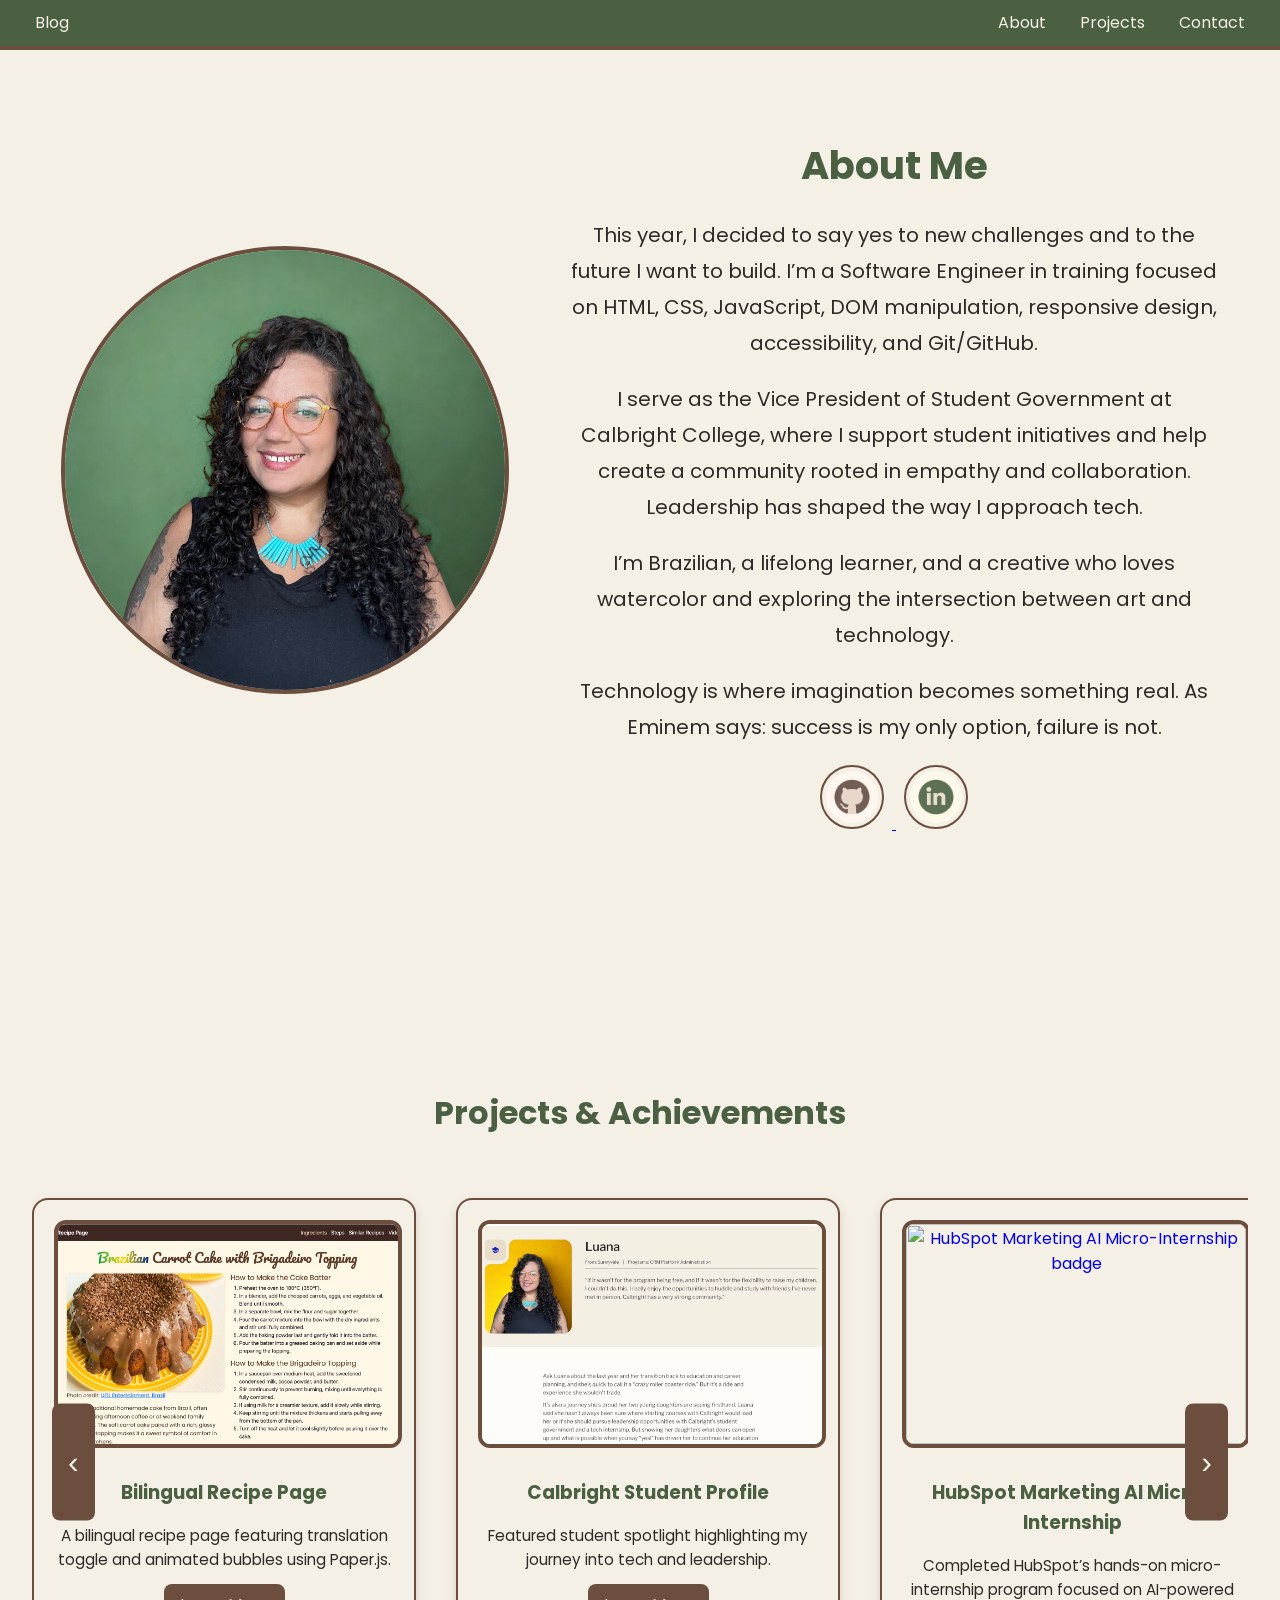
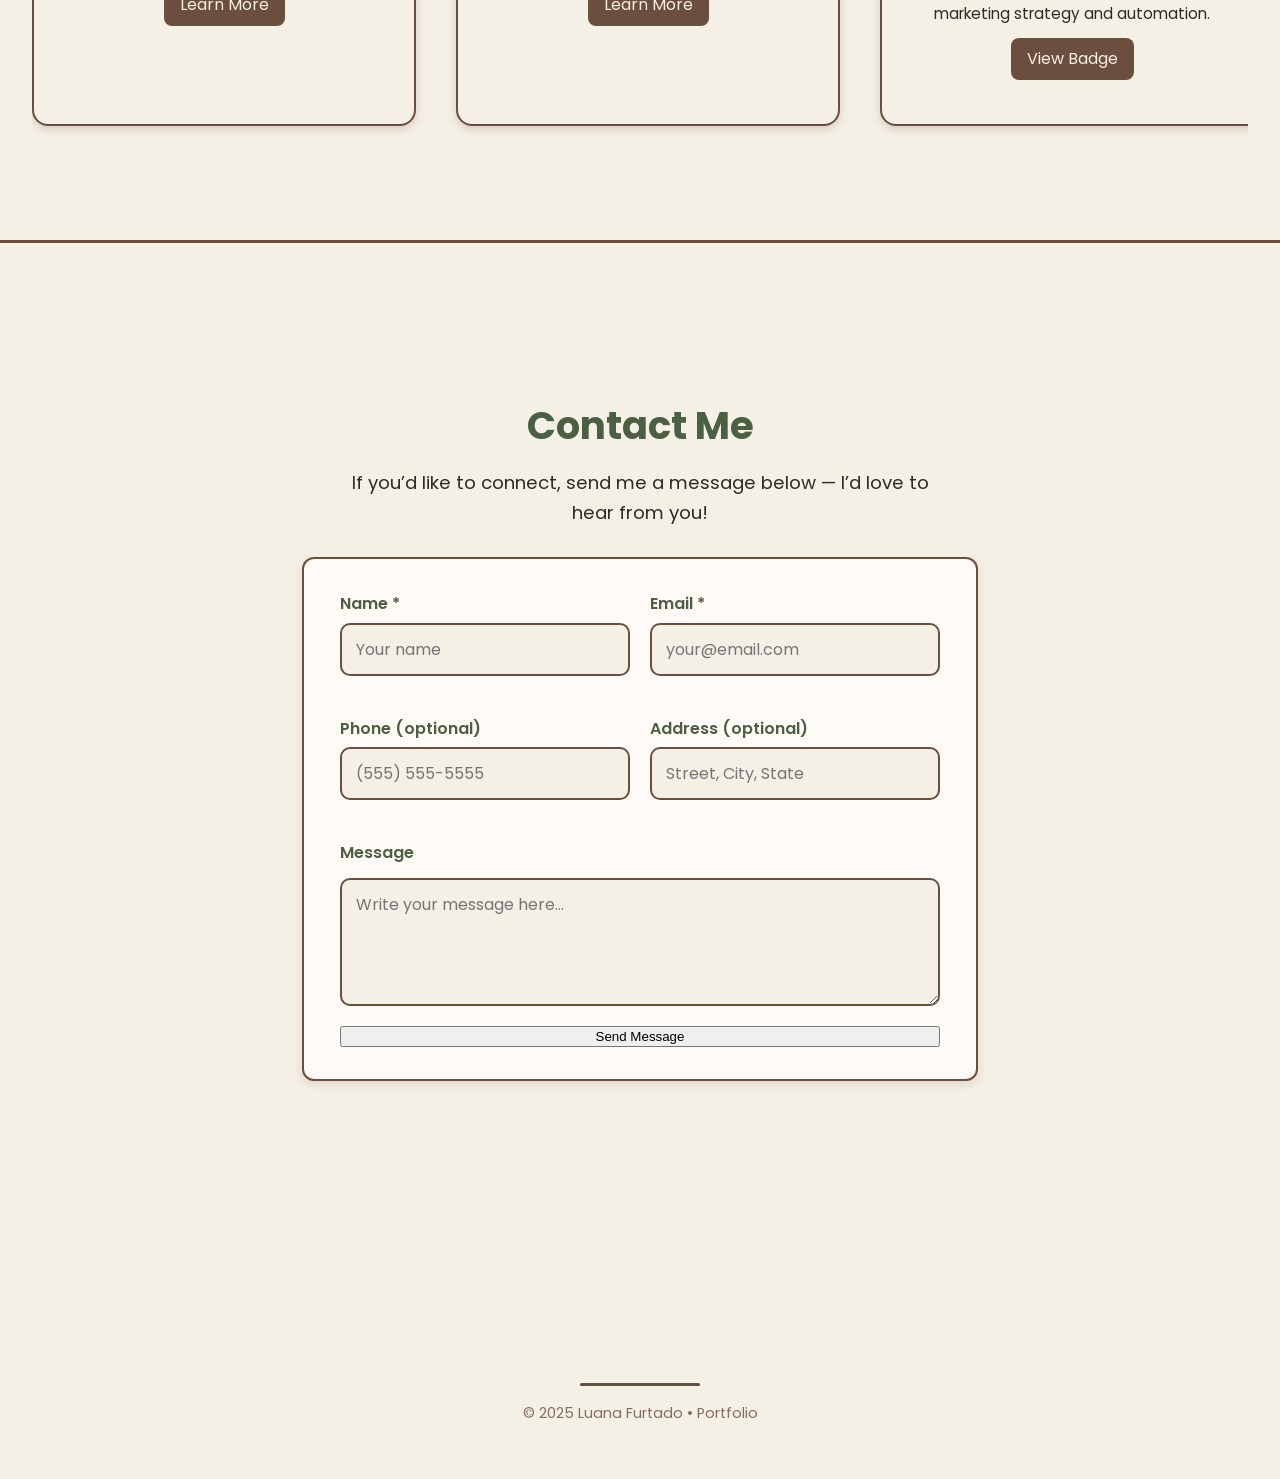
==== portfolio-project/index.html @ 89f58ccd "added aria label to the buttons" ====
<head>
  <meta charset="UTF-8" />
  <meta name="viewport" content="width=device-width, initial-scale=1.0" />

  <!-- Basic SEO: description and my information -->
  <meta name="description" content="Portfolio of Luana Furtado — Software Engineer in Training, creator, developer, and lifelong learner." />
  <meta name="author" content="Luana Furtado" />

  <!-- Open Graph tags (used by Facebook, Instagram, LinkedIn, WhatsApp, etc.)  -->
  <meta property="og:title" content="Luana Furtado | Portfolio" />
  <meta property="og:description" content="Explore projects, highlights, and achievements from Luana Furtado — Software Engineer in Training." />
  <meta property="og:type" content="website" />
  <meta property="og:site_name" content="Luana Furtado Portfolio" />
  <meta property="og:url" content="https://LuaFurtado.github.io/" />
  <meta property="og:image" content="profile.jpg" />
  <meta property="og:locale" content="en_US" />

  <!-- Twitter Cards -->
  <meta name="twitter:card" content="summary_large_image" />
  <meta name="twitter:title" content="Luana Furtado Portfolio" />
  <meta name="twitter:description" content="Software Engineer in Training — projects, coding journey, and highlights." />
  <meta name="twitter:image" content="profile.jpg" />

  <!-- Google Analytics (my real ID: G-EBLYJP7X3D) -->
  <script async src="https://www.googletagmanager.com/gtag/js?id=G-EBLYJP7X3D"></script>
  <script>
    window.dataLayer = window.dataLayer || [];
    function gtag(){dataLayer.push(arguments);}
    gtag('js', new Date());
    gtag('config', 'G-EBLYJP7X3D');
  </script>

  <!-- fonts and CSS files -->
  <link href="https://fonts.googleapis.com/css2?family=Dancing+Script:wght@400;600&display=swap" rel="stylesheet">
  <link href="https://fonts.googleapis.com/css2?family=Poppins:wght@300;400;600&display=swap" rel="stylesheet">

  <link rel="stylesheet" href="styles.css">
  <link rel="stylesheet" href="css/media_queries.css">

  <title>Luana Furtado - Portfolio Page</title>
</head>


<body>

  <!-- navbar -->
<header class="navbar">
  <nav class="nav-links">
    <div class="nav-left">
      <a href="blog.html">Blog</a>
    </div>

    <div class="nav-right">
      <a href="#about">About</a>
      <a href="#projects">Projects</a>
      <a href="#contact">Contact</a>
    </div>
  </nav>
</header>

<main>

  <!-- about section -->
  <section id="about" aria-labelledby="about-title">
    <div class="about-container">

      <!-- profile picture -->
      <img src="profile.jpg" alt="Photo of Luana Furtado smiling" class="profile-photo">

      <!-- about text -->
      <div class="about-text">
        <h2 id="about-title" class="animated-title" aria-level="2">About Me</h2>

        <p class="animated-text">
          This year, I decided to say yes to new challenges and to the future I want to build. 
          I’m a Software Engineer in training focused on HTML, CSS, JavaScript, DOM manipulation, 
          responsive design, accessibility, and Git/GitHub.
        </p>

        <p class="animated-text">
          I serve as the Vice President of Student Government at Calbright College, where I support 
          student initiatives and help create a community rooted in empathy and collaboration. Leadership 
          has shaped the way I approach tech.
        </p>

        <p class="animated-text">
          I’m Brazilian, a lifelong learner, and a creative who loves watercolor and exploring the 
          intersection between art and technology.
        </p>

        <p class="animated-text">
          Technology is where imagination becomes something real. As Eminem says: success is my only 
          option, failure is not.
        </p>

        <!-- social icons -->
        <div class="social-media">
          <a href="https://github.com/LuaFurtado" target="_blank">
            <img src="github.png" alt="GitHub logo">
          </a>
          <a href="https://www.linkedin.com/in/luafurtado/" target="_blank">
            <img src="in.png" alt="LinkedIn logo">
          </a>
        </div>
      </div>
    </div>
  </section>

  <!-- projects -->
  <section id="projects" aria-labelledby="projects-title">
    <h2 id="projects-title" class="section-title animated-title" aria-level="2">Projects & Achievements</h2>

    <div class="carousel-wrapper">

      <!-- BUTTON -->
      <button class="carousel-btn left" aria-label="Scroll projects left">‹</button>

      <ul class="projects-carousel">

        <!-- PROJECT 1 -->
        <li class="project-card">
          <img src="thumbnail recipe page.png"
               alt="Screenshot of my bilingual recipe page showing the Brazilian carrot cake layout"
               class="project-image">
          <div class="project-info">
            <h3 aria-level="3">Bilingual Recipe Page</h3>
            <p>A bilingual recipe page featuring translation toggle and animated bubbles using Paper.js.</p>
            <a href="https://luafurtado.github.io/Recipe-Page/"
               class="project-link"
               target="_blank"
               rel="noopener noreferrer">Learn More</a>
          </div>
        </li>

        <!-- PROJECT 2 -->
        <li class="project-card">
          <img src="Meet Luana .jpg" alt="Profile photo preview from Calbright College website" class="project-image">
          <div class="project-info">
            <h3 aria-level="3">Calbright Student Profile</h3>
            <p>Featured student spotlight highlighting my journey into tech and leadership.</p>
            <a href="https://www.calbright.edu/student-life/students/luana/"
               class="project-link"
               target="_blank"
               rel="noopener noreferrer">Learn More</a>
          </div>
        </li>

        <!-- PROJECT 3 -->
      <li class="project-card">
        <a href="https://app-na2.hubspot.com/academy/achievements/xr1vpnny/en/1/luana-furtado/hubspot-marketing-ai-micro-internship-program" target="_blank" rel="noopener noreferrer">
          <img src="https://hubspot-credentials-na1.s3.amazonaws.com/prod/badges/user/ff562389a1e34044815a11fbd4a99aa0.png" alt="HubSpot Marketing AI Micro-Internship badge" class="project-image">
        </a>
        <div class="project-info">
          <h3 aria-level="3">HubSpot Marketing AI Micro-Internship</h3>
          <p>Completed HubSpot’s hands-on micro-internship program focused on AI-powered marketing strategy and automation.</p>
          <a href="https://app-na2.hubspot.com/academy/achievements/xr1vpnny/en/1/luana-furtado/hubspot-marketing-ai-micro-internship-program" class="project-link" target="_blank" rel="noopener noreferrer">View Badge</a>
        </div>
      </li>

<!-- PROJECT 4 -->
<li class="project-card">
  <a href="https://verify.calbright.org/8f12a49b-0560-4ab7-bfdf-18ea209819cd#acc.ou6MRqHB" target="_blank" rel="noopener noreferrer">
    <img src="CRM badge.png" alt="Calbright College CRM Platform Administration Certification" class="project-image">
  </a>
  <div class="project-info">
    <h3 aria-level="3">Calbright CRM Platform Administration Certification</h3>
    <p>Earned Calbright College’s credential in CRM Platform Administration with hands-on experience using Salesforce and customer relationship tools.</p>
    <a href="https://verify.calbright.org/8f12a49b-0560-4ab7-bfdf-18ea209819cd#acc.ou6MRqHB" class="project-link" target="_blank" rel="noopener noreferrer">View Certification</a>
  </div>
</li>


<!-- PROJECT 5 -->
<li class="project-card">
  <img src="Luana award.png" 
       alt="Collaboration Award certificate" 
       class="project-image award-thumbnail">

  <div class="project-info">
    <h3 aria-level="3">Collaboration Award</h3>
    <p>Calbright College — Recognition for outstanding collaboration.</p>
    <a href="Luana award.png" 
       target="_blank" 
       rel="noopener noreferrer" 
       class="project-link">
      View Full Size
    </a>
  </div>
</li>



<!-- PROJECT 6 -->
<li class="project-card">
  <img src="project6.png" alt="Project 6 preview" class="project-image">
  <div class="project-info">
    <h3 aria-level="3">Project 6</h3>
    <p>Description for project 6.</p>
    <a href="#" class="project-link" target="_blank" rel="noopener noreferrer">Learn More</a>
  </div>
</li>

<!-- PROJECT 7 -->
<li class="project-card">
  <img src="project7.png" alt="Project 7 preview" class="project-image">
  <div class="project-info">
    <h3 aria-level="3">Project 7</h3>
    <p>Description for project 7.</p>
    <a href="#" class="project-link" target="_blank" rel="noopener noreferrer">Learn More</a>
  </div>
</li>

      </ul>

      <!-- BUTTON -->
      <button class="carousel-btn right" aria-label="Scroll projects right">›</button>

    </div>
  </section>

  <section class="contact-section" id="contact" aria-labelledby="contact-title">
  <h2 id="contact-title" class="animated-title" aria-level="2">Contact Me</h2>

  <p class="animated-text">
    If you’d like to connect, send me a message below — I’d love to hear from you!
  </p>

  <form class="contact-form" action="#" method="post">

    <div class="two-cols">
      <div>
        <label for="name">Name <span class="required">*</span></label>
        <input type="text" id="name" name="name" required placeholder="Your name">
      </div>

      <div>
        <label for="email">Email <span class="required">*</span></label>
        <input type="email" id="email" name="email" required placeholder="your@email.com">
      </div>
    </div>

    <div class="two-cols">
      <div>
        <label for="phone">Phone (optional)</label>
        <input type="tel" id="phone" name="phone" placeholder="(555) 555-5555">
      </div>

      <div>
        <label for="address">Address (optional)</label>
        <input type="text" id="address" name="address" placeholder="Street, City, State">
      </div>
    </div>

    <label for="message">Message</label>
    <textarea id="message" name="message" rows="4" placeholder="Write your message here..."></textarea>

    <button type="submit">Send Message</button>

  </form>
</section>
</main>

  <!-- footer -->
  <footer class="site-footer">
    <div class="footer-line"></div>
    <p>© 2025 Luana Furtado • Portfolio</p>
  </footer>

  <script src="script.js"></script>
  

</body>
</html>
---- portfolio-project/styles.css ----
/* -----------------------------------------
   COLORS
----------------------------------------- */
:root {
  --green-moss: #4b6043;
  --blush-pink: #d6a7a1;
  --warm-brown: #6b4e3d;
  --soft-beige: #f5f0e6;
  --text-dark: #2e2a27;
}

/* -----------------------------------------
   BASE
----------------------------------------- */
html {
  scroll-behavior: smooth;
}

body {
  margin: 0;
  padding: 0;
  height: 100vh;
  overflow-y: scroll;
  scroll-snap-type: y mandatory;
  background-color: var(--soft-beige);
  color: var(--text-dark);
  font-family: 'Poppins', 'Helvetica', sans-serif;
  line-height: 1.6;
}

/* Layout */
section {
  height: 100vh;
  scroll-snap-align: start;
  display: flex;
  align-items: center;
  justify-content: center;
  flex-direction: column;
  padding: 20px;
}

/* -----------------------------------------
   NAVBAR
----------------------------------------- */
.navbar {
  position: fixed;
  top: 0;
  left: 0;
  width: 100%;
  display: flex;
  justify-content: flex-end;
  align-items: center;
  padding: 10px 20px;
  background: var(--green-moss);
  border-bottom: 4px solid var(--warm-brown);
  z-index: 1000;
  box-sizing: border-box;
}

.nav-links {
  display: flex;
  justify-content: space-between;
  align-items: center;
  width: 100%;
}

.nav-left a,
.nav-right a {
  text-decoration: none;
  color: var(--soft-beige);
  margin: 0 15px;
  font-weight: 400;
}

.nav-links a:hover {
  color: var(--blush-pink);
}

/* -----------------------------------------
   HEADER
----------------------------------------- */
header {
  text-align: center;
  padding: 60px 20px 30px;
}

.site-title {
  color: var(--green-moss);
  font-size: 3rem;
  text-align: center;
  margin-bottom: 10px;
}

/* -----------------------------------------
   ABOUT SECTION
----------------------------------------- */
.about-container {
  display: flex;
  align-items: center;
  justify-content: center;
  gap: 60px;
  max-width: 1200px;
  margin: 100px auto;
  padding: 40px 20px;
}

.profile-photo {
  width: 440px;
  height: 440px;
  border-radius: 50%;
  border: 4px solid var(--warm-brown);
  transition: transform 0.3s ease, box-shadow 0.3s ease;
}

.about-text {
  max-width: 650px;
  text-align: center;
}

.about-text h2 {
  color: var(--green-moss);
  margin-bottom: 20px;
  font-size: 2.4rem;
}

.about-text p {
  color: var(--text-dark);
  line-height: 1.8;
  font-size: 1.25rem;
}

/* Hover */
.about-text:hover {
  transform: scale(1.03);
  transition: transform 0.25s ease;
}

.profile-photo:hover {
  transform: scale(1.05);
  box-shadow: 0 4px 10px rgba(0,0,0,0.2);
}

/* -----------------------------------------
   PROJECTS SECTION
----------------------------------------- */
#projects {
  height: 100vh;
  scroll-snap-align: start;
  display: flex;
  flex-direction: column;
  align-items: center;
  justify-content: flex-start;
  padding-top: 120px;
  box-sizing: border-box;
}

.section-title {
  text-align: center;
  color: var(--green-moss);
  margin-bottom: 20px;
  font-size: 2rem;
}

.carousel-wrapper {
  position: relative;
  width: 100%;
  max-width: 95vw;
  margin: 0 auto;
}

.projects-carousel {
  display: flex;
  flex-wrap: nowrap;
  gap: 40px;
  overflow-x: auto;
  overflow-y: hidden;
  scroll-snap-type: x mandatory;
  width: 100%;
  max-width: 1400px;
  margin: 0 auto;
  padding: 40px 0;
  box-sizing: border-box;
  scroll-behavior: smooth;
}

.projects-carousel::-webkit-scrollbar {
  display: none;
}

.carousel-btn {
  position: absolute;
  top: 50%;
  transform: translateY(-50%);
  background: var(--warm-brown);
  color: var(--soft-beige);
  border: none;
  padding: 40px 16px;
  font-size: 2rem;
  border-radius: 8px;
  cursor: pointer;
  z-index: 20;
  transition: background 0.2s ease;
}

.carousel-btn.left {
  left: 20px;
}

.carousel-btn.right {
  right: 20px;
}

.carousel-btn:hover {
  background: var(--green-moss);
}

.project-card {
  list-style: none;
  background-color: var(--soft-beige);
  border: 2px solid var(--warm-brown);
  border-radius: 16px;
  box-shadow: 0 4px 10px rgba(107, 78, 61, 0.2);
  text-align: center;
  width: 340px;
  min-width: 340px;
  padding: 20px;
  scroll-snap-align: center;
  transition: transform 0.3s ease;
}

.project-card:hover {
  transform: scale(1.03);
}

.project-image {
  width: 100%;
  height: 220px;
  object-fit: cover;
  border: 4px solid var(--warm-brown);
  border-radius: 12px;
  margin-bottom: 12px;
}

.project-info h3 {
  color: var(--green-moss);
  margin-bottom: 8px;
}

.project-info p {
  font-size: 0.95rem;
  color: var(--text-dark);
  margin-bottom: 12px;
}

.project-link {
  display: inline-block;
  background-color: var(--warm-brown);
  color: var(--soft-beige);
  padding: 8px 16px;
  border-radius: 8px;
  text-decoration: none;
  transition: background-color 0.2s ease;
}

.project-link:hover {
  background-color: var(--green-moss);
}

.social-media img {
  width: 52px;
  height: 52px;
  border-radius: 50%;
  margin: 0 8px;
  border: 2px solid var(--warm-brown);
  padding: 4px;
  transition: transform 0.2s ease;
}

.social-media img:hover {
  transform: scale(1.1);
}

/* -----------------------------------------
   CONTACT SECTION
----------------------------------------- */
.contact-section {
  height: 100vh;
  display: flex;
  flex-direction: column;
  justify-content: flex-start;
  align-items: center;
  padding-top: 120px;
  padding-left: 20px;
  padding-right: 20px;
  background-color: var(--soft-beige);
  text-align: center;
  border-top: 3px solid var(--warm-brown);
}

.contact-section h2 {
  color: var(--green-moss);
  font-size: 2.4rem;
  margin-bottom: 12px;
}

.contact-section p {
  max-width: 600px;
  margin: 0 auto 30px;
  color: var(--text-dark);
  font-size: 1.15rem;
  line-height: 1.6;
}

.contact-form {
  width: 100%;
  max-width: 600px;
  margin: 0 auto;
  display: flex;
  flex-direction: column;
  text-align: left;
  background-color: #fffaf5;
  border: 2px solid var(--warm-brown);
  border-radius: 12px;
  padding: 32px 36px;
  box-shadow: 0 4px 10px rgba(107, 78, 61, 0.15);
}

.contact-form label {
  text-align: left;
  margin-bottom: 6px;
  font-weight: 600;
  color: var(--green-moss);
}

.two-cols {
  display: flex;
  gap: 20px;
  width: 100%;
  margin-bottom: 20px;
}

.two-cols > div {
  flex: 1;
  display: flex;
  flex-direction: column;
}

.contact-form input,
.contact-form textarea {
  width: 100%;
  padding: 12px 14px;
  margin-bottom: 20px;
  border: 2px solid var(--warm-brown);
  border-radius: 10px;
  font-family: 'Poppins', sans-serif;
  font-size: 1rem;
  background-color: var(--soft-beige);
  box-sizing: border-box;
  transition: border-color 0.2s ease, box-shadow 0.2s ease;
}

.contact-form textarea {
  margin-top: 6px;
}

.contact-form:hover {
  transform: scale(1.03);
  transition: transform 0.25s ease;
}

.contact-form input:focus,
.contact-form textarea:focus {
  outline: none;
  border-color: var(--green-moss);
}

/* -----------------------------------------
   FOOTER
----------------------------------------- */
.site-footer {
  width: 100%;
  text-align: center;
  padding: 40px 0;
  margin-top: 60px;
  scroll-snap-align: end;
}

.footer-line {
  width: 120px;
  height: 3px;
  background-color: var(--warm-brown);
  margin: 0 auto 16px auto;
  border-radius: 2px;
}

.site-footer p {
  font-size: 0.9rem;
  color: var(--warm-brown);
  opacity: 0.8;
}

/* -----------------------------------------
   ANIMATIONS
----------------------------------------- */
.animated-title,
.animated-text {
  opacity: 1;
  transform: translateX(0);
}

.run-slide-in {
  animation: slide-in 1.4s ease forwards;
}

@keyframes slide-in {
  from {
    transform: translateX(150vw);
    opacity: 0;
  }
  to {
    transform: translateX(0);
    opacity: 1;
  }
}
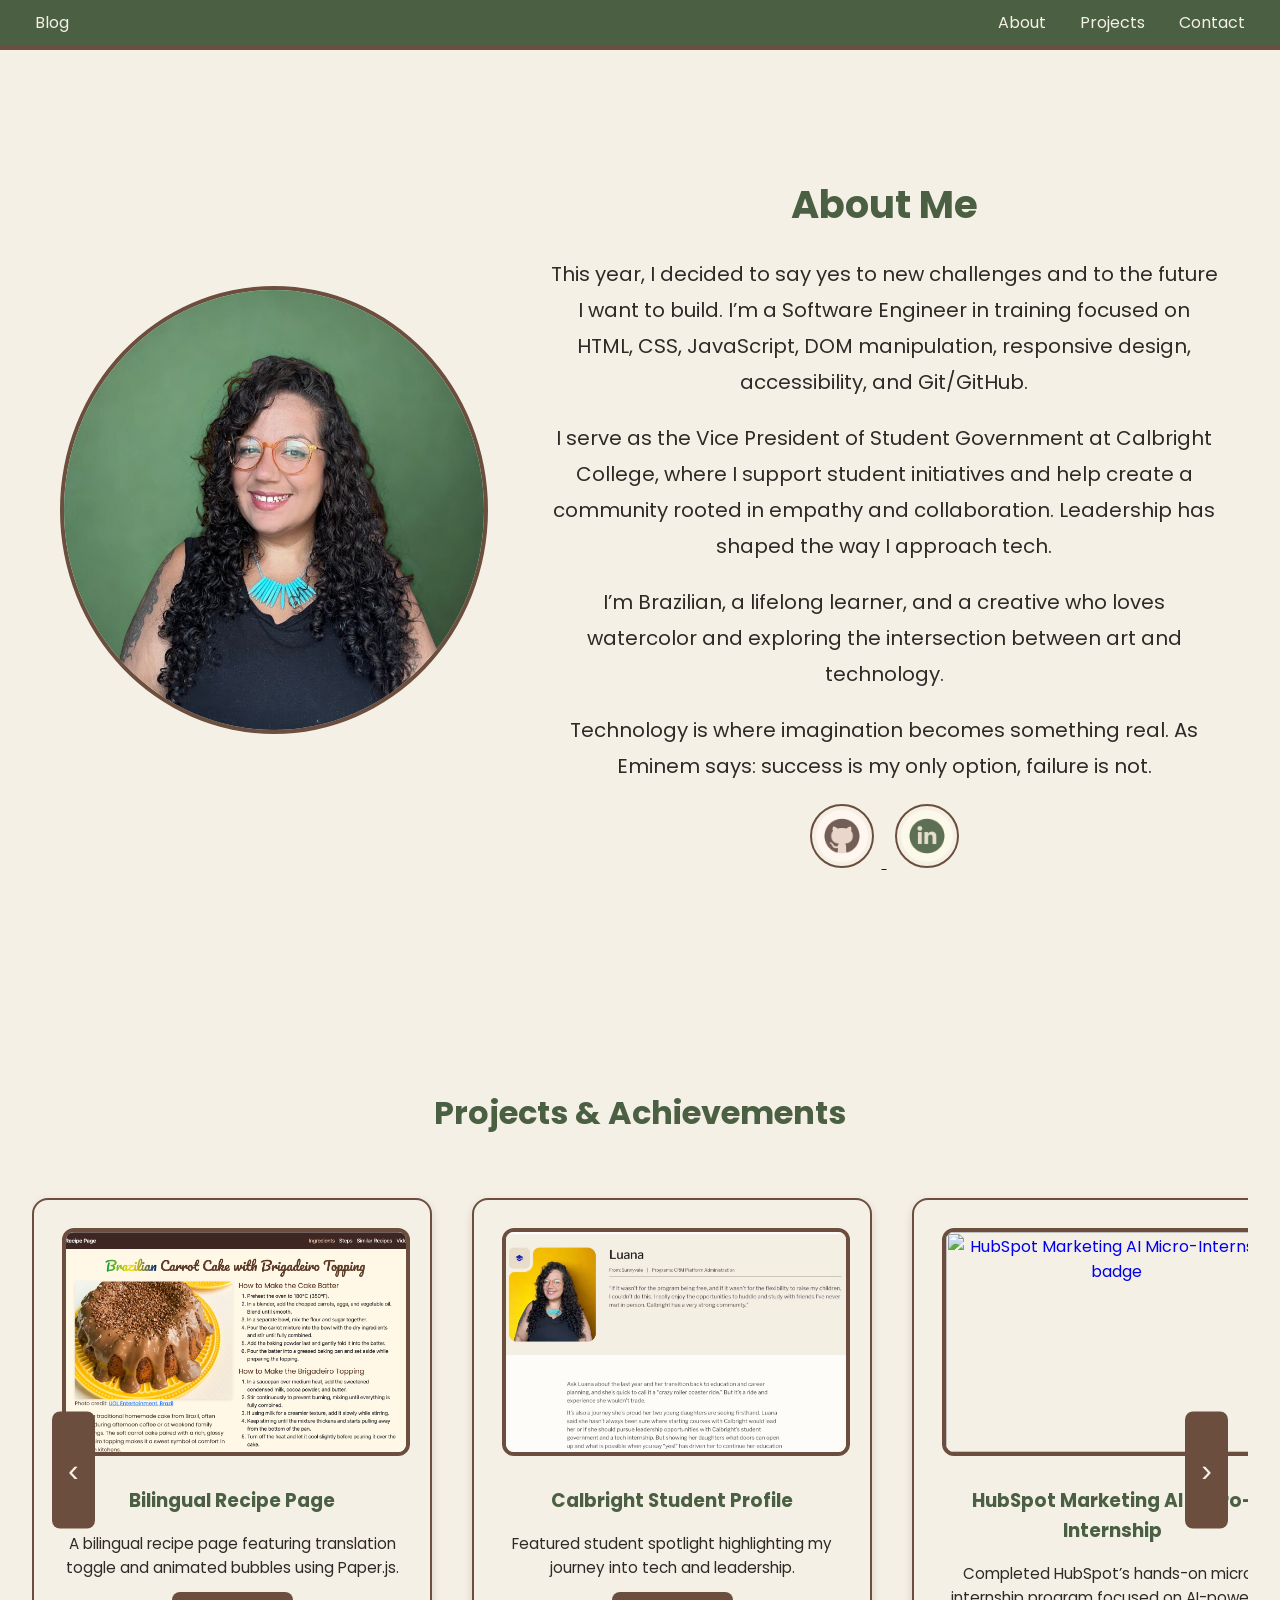
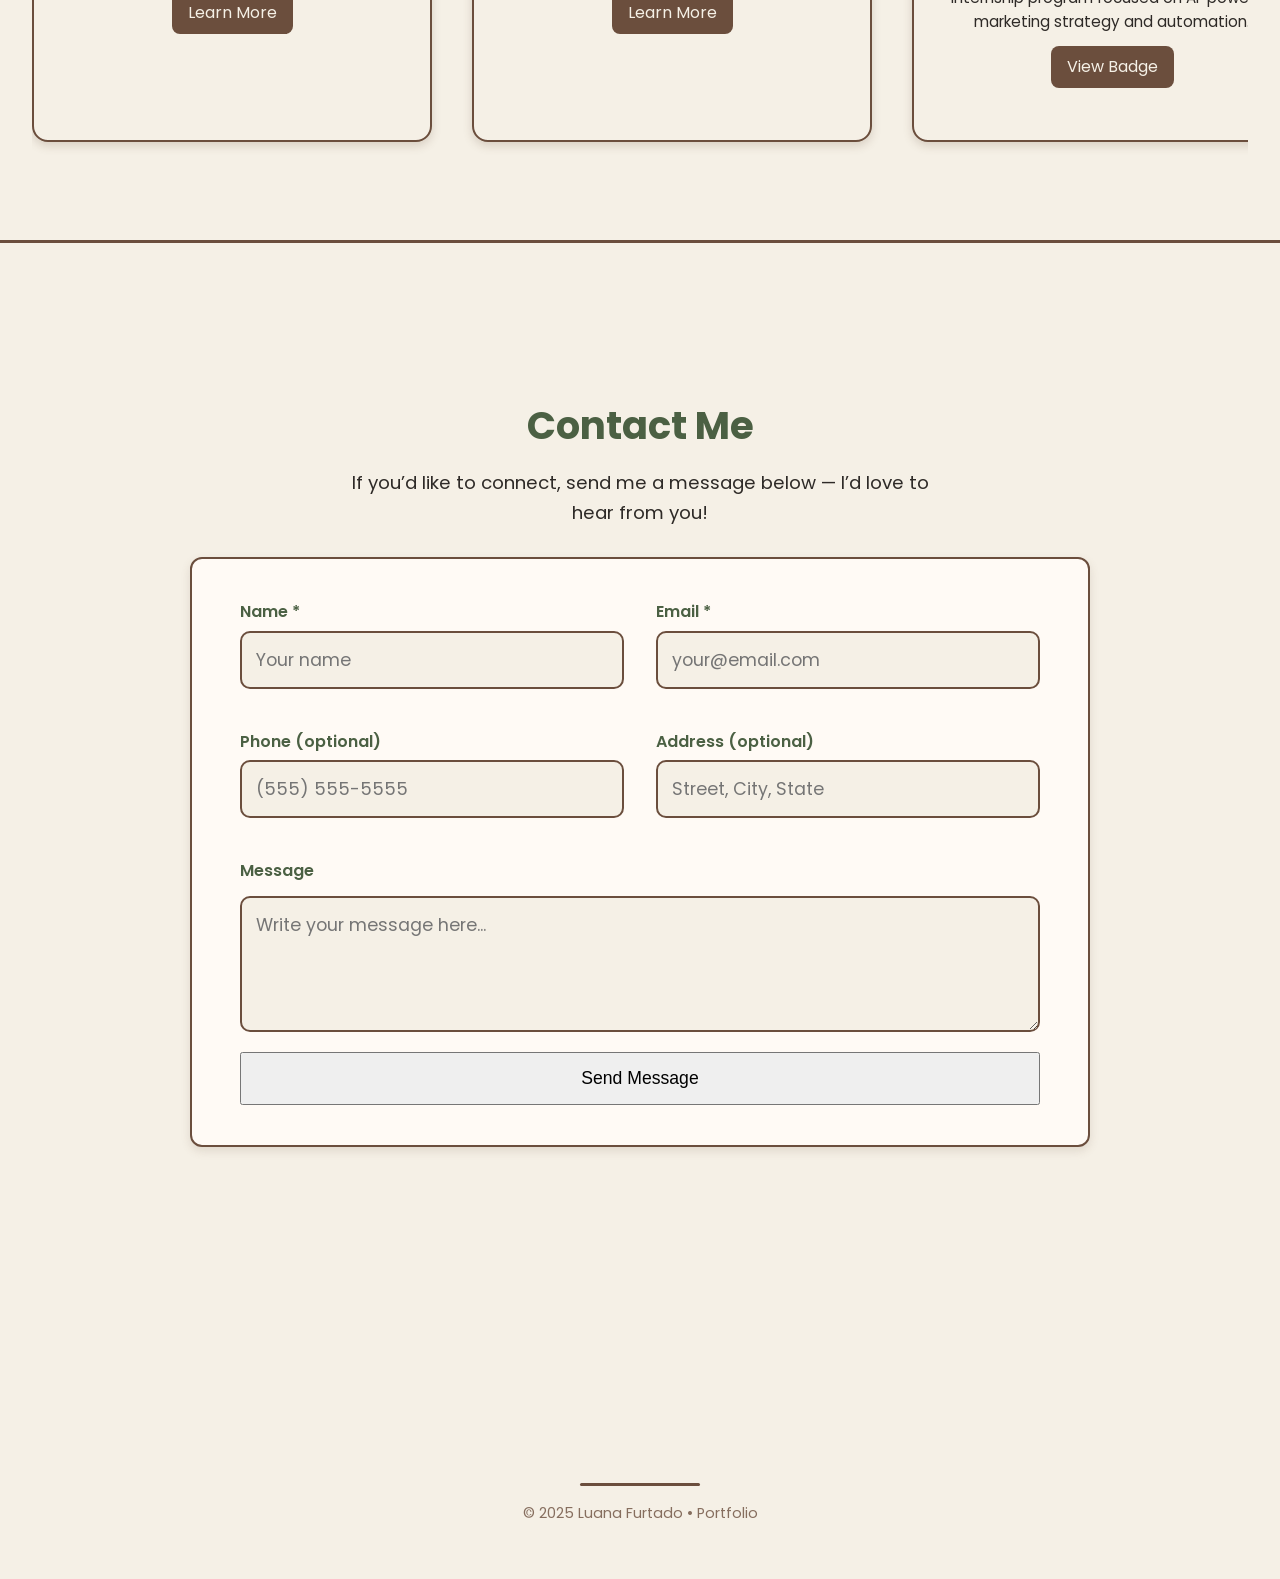
==== commit 1e612613: "realized that I saved the css media querie with the wrong name, updated now" ====
--- a/portfolio-project/index.html
+++ b/portfolio-project/index.html
@@ -35,7 +35,8 @@
   <link href="https://fonts.googleapis.com/css2?family=Poppins:wght@300;400;600&display=swap" rel="stylesheet">
 
   <link rel="stylesheet" href="styles.css">
-  <link rel="stylesheet" href="css/media_queries.css">
+  <link rel="stylesheet" href="media_queries.css">
+
 
   <title>Luana Furtado - Portfolio Page</title>
 </head>
@@ -59,6 +60,7 @@
 </header>
 
 <main>
+<h1 class="visually-hidden">Portfolio of Luana Furtado</h1>
 
   <!-- about section -->
   <section id="about" aria-labelledby="about-title">
@@ -69,7 +71,7 @@
 
       <!-- about text -->
       <div class="about-text">
-        <h2 id="about-title" class="animated-title" aria-level="2">About Me</h2>
+        <h2 id="about-title" class="animated-title">About Me</h2>
 
         <p class="animated-text">
           This year, I decided to say yes to new challenges and to the future I want to build. 
@@ -108,7 +110,7 @@
 
   <!-- projects -->
   <section id="projects" aria-labelledby="projects-title">
-    <h2 id="projects-title" class="section-title animated-title" aria-level="2">Projects & Achievements</h2>
+    <h2 id="projects-title" class="section-title animated-title">Projects & Achievements</h2>
 
     <div class="carousel-wrapper">
 
@@ -123,7 +125,7 @@
                alt="Screenshot of my bilingual recipe page showing the Brazilian carrot cake layout"
                class="project-image">
           <div class="project-info">
-            <h3 aria-level="3">Bilingual Recipe Page</h3>
+            <h3>Bilingual Recipe Page</h3>
             <p>A bilingual recipe page featuring translation toggle and animated bubbles using Paper.js.</p>
             <a href="https://luafurtado.github.io/Recipe-Page/"
                class="project-link"
@@ -136,7 +138,7 @@
         <li class="project-card">
           <img src="Meet Luana .jpg" alt="Profile photo preview from Calbright College website" class="project-image">
           <div class="project-info">
-            <h3 aria-level="3">Calbright Student Profile</h3>
+            <h3>Calbright Student Profile</h3>
             <p>Featured student spotlight highlighting my journey into tech and leadership.</p>
             <a href="https://www.calbright.edu/student-life/students/luana/"
                class="project-link"
@@ -151,7 +153,7 @@
           <img src="https://hubspot-credentials-na1.s3.amazonaws.com/prod/badges/user/ff562389a1e34044815a11fbd4a99aa0.png" alt="HubSpot Marketing AI Micro-Internship badge" class="project-image">
         </a>
         <div class="project-info">
-          <h3 aria-level="3">HubSpot Marketing AI Micro-Internship</h3>
+          <h3>HubSpot Marketing AI Micro-Internship</h3>
           <p>Completed HubSpot’s hands-on micro-internship program focused on AI-powered marketing strategy and automation.</p>
           <a href="https://app-na2.hubspot.com/academy/achievements/xr1vpnny/en/1/luana-furtado/hubspot-marketing-ai-micro-internship-program" class="project-link" target="_blank" rel="noopener noreferrer">View Badge</a>
         </div>
@@ -163,7 +165,7 @@
     <img src="CRM badge.png" alt="Calbright College CRM Platform Administration Certification" class="project-image">
   </a>
   <div class="project-info">
-    <h3 aria-level="3">Calbright CRM Platform Administration Certification</h3>
+    <h3>Calbright CRM Platform Administration Certification</h3>
     <p>Earned Calbright College’s credential in CRM Platform Administration with hands-on experience using Salesforce and customer relationship tools.</p>
     <a href="https://verify.calbright.org/8f12a49b-0560-4ab7-bfdf-18ea209819cd#acc.ou6MRqHB" class="project-link" target="_blank" rel="noopener noreferrer">View Certification</a>
   </div>
@@ -177,7 +179,7 @@
        class="project-image award-thumbnail">
 
   <div class="project-info">
-    <h3 aria-level="3">Collaboration Award</h3>
+    <h3>Collaboration Award</h3>
     <p>Calbright College — Recognition for outstanding collaboration.</p>
     <a href="Luana award.png" 
        target="_blank" 
@@ -192,9 +194,9 @@
 
 <!-- PROJECT 6 -->
 <li class="project-card">
-  <img src="project6.png" alt="Project 6 preview" class="project-image">
-  <div class="project-info">
-    <h3 aria-level="3">Project 6</h3>
+  <img src="profile.jpg" alt="Project 6 preview" class="project-image">
+  <div class="project-info">
+    <h3>Project 6</h3>
     <p>Description for project 6.</p>
     <a href="#" class="project-link" target="_blank" rel="noopener noreferrer">Learn More</a>
   </div>
@@ -202,9 +204,9 @@
 
 <!-- PROJECT 7 -->
 <li class="project-card">
-  <img src="project7.png" alt="Project 7 preview" class="project-image">
-  <div class="project-info">
-    <h3 aria-level="3">Project 7</h3>
+  <img src="profile.jpg" alt="Project 7 preview" class="project-image">
+  <div class="project-info">
+    <h3>Project 7</h3>
     <p>Description for project 7.</p>
     <a href="#" class="project-link" target="_blank" rel="noopener noreferrer">Learn More</a>
   </div>
@@ -219,7 +221,7 @@
   </section>
 
   <section class="contact-section" id="contact" aria-labelledby="contact-title">
-  <h2 id="contact-title" class="animated-title" aria-level="2">Contact Me</h2>
+  <h2 id="contact-title" class="animated-title">Contact Me</h2>
 
   <p class="animated-text">
     If you’d like to connect, send me a message below — I’d love to hear from you!
--- a/portfolio-project/styles.css
+++ b/portfolio-project/styles.css
@@ -1,6 +1,4 @@
-/* -----------------------------------------
-   COLORS
------------------------------------------ */
+/* Colors */
 :root {
   --green-moss: #4b6043;
   --blush-pink: #d6a7a1;
@@ -9,9 +7,7 @@
   --text-dark: #2e2a27;
 }
 
-/* -----------------------------------------
-   BASE
------------------------------------------ */
+/* Base */
 html {
   scroll-behavior: smooth;
 }
@@ -28,7 +24,12 @@
   line-height: 1.6;
 }
 
-/* Layout */
+.visually-hidden {
+  position: absolute;
+  left: -9999px;
+}
+
+/* Sections layout */
 section {
   height: 100vh;
   scroll-snap-align: start;
@@ -39,9 +40,7 @@
   padding: 20px;
 }
 
-/* -----------------------------------------
-   NAVBAR
------------------------------------------ */
+/* Navbar */
 .navbar {
   position: fixed;
   top: 0;
@@ -76,9 +75,7 @@
   color: var(--blush-pink);
 }
 
-/* -----------------------------------------
-   HEADER
------------------------------------------ */
+/* Header */
 header {
   text-align: center;
   padding: 60px 20px 30px;
@@ -91,9 +88,7 @@
   margin-bottom: 10px;
 }
 
-/* -----------------------------------------
-   ABOUT SECTION
------------------------------------------ */
+/* About section */
 .about-container {
   display: flex;
   align-items: center;
@@ -129,7 +124,7 @@
   font-size: 1.25rem;
 }
 
-/* Hover */
+/* About hover effects */
 .about-text:hover {
   transform: scale(1.03);
   transition: transform 0.25s ease;
@@ -140,9 +135,7 @@
   box-shadow: 0 4px 10px rgba(0,0,0,0.2);
 }
 
-/* -----------------------------------------
-   PROJECTS SECTION
------------------------------------------ */
+/* Projects section */
 #projects {
   height: 100vh;
   scroll-snap-align: start;
@@ -280,9 +273,7 @@
   transform: scale(1.1);
 }
 
-/* -----------------------------------------
-   CONTACT SECTION
------------------------------------------ */
+/* Contact section */
 .contact-section {
   height: 100vh;
   display: flex;
@@ -374,9 +365,7 @@
   border-color: var(--green-moss);
 }
 
-/* -----------------------------------------
-   FOOTER
------------------------------------------ */
+/* Footer */
 .site-footer {
   width: 100%;
   text-align: center;
@@ -399,9 +388,7 @@
   opacity: 0.8;
 }
 
-/* -----------------------------------------
-   ANIMATIONS
------------------------------------------ */
+/* Animations */
 .animated-title,
 .animated-text {
   opacity: 1;
--- a/portfolio-project/media_queries.css
+++ b/portfolio-project/media_queries.css
@@ -0,0 +1,151 @@
+@media (max-width: 600px) {
+  section {
+    height: auto;
+    padding-top: 100px;
+    padding-bottom: 40px;
+  }
+
+  .about-container {
+    flex-direction: column;
+    gap: 24px;
+    margin: 120px auto 40px auto;
+    padding: 20px;
+    text-align: center;
+  }
+
+  .profile-photo {
+    width: 260px;
+    height: 260px;
+  }
+
+  .about-text {
+    max-width: 100%;
+  }
+
+  #projects {
+    height: auto;
+    padding-top: 120px;
+  }
+
+  .projects-carousel {
+    gap: 20px;
+    padding: 20px 0;
+  }
+
+  .contact-section {
+    height: auto;
+    padding-top: 120px;
+    padding-bottom: 60px;
+  }
+
+  .contact-form {
+    width: 100%;
+    max-width: 100%;
+    padding: 20px;
+  }
+}
+@media (min-width: 601px) and (max-width: 1024px) {
+
+  .about-container {
+    gap: 40px;
+    padding: 20px;
+    margin: 140px auto 60px;
+  }
+
+  .profile-photo {
+    max-width: 340px;
+    height: auto;
+  }
+
+  .about-text {
+    max-width: 90%;
+    font-size: 1.1rem;
+  }
+
+  .projects-carousel {
+    gap: 28px;
+    padding: 30px 0;
+  }
+
+  .project-card {
+    max-width: 300px;
+    padding: 20px;
+  }
+
+  .contact-form {
+    max-width: 80%;
+    padding: 28px;
+  }
+}
+@media (min-width: 1200px) {
+  .contact-section {
+    padding: 120px 40px;
+  }
+
+  .contact-form {
+    max-width: 800px;
+    padding: 40px 48px;
+  }
+
+  .two-cols {
+    gap: 32px;
+  }
+
+  .contact-form input,
+  .contact-form textarea {
+    font-size: 1.1rem;
+    padding: 14px;
+  }
+
+  .contact-form button {
+    font-size: 1.1rem;
+    padding: 14px 20px;
+  }
+}
+@media (min-width: 1025px) {
+
+  .about-container {
+    gap: 60px;
+    padding: 40px;
+    margin: 160px auto 80px;
+  }
+
+  .profile-photo {
+    max-width: 420px;
+  }
+
+  .about-text {
+    max-width: 75%;
+    font-size: 1.2rem;
+  }
+
+  .projects-carousel {
+    gap: 40px;
+    padding: 40px 0;
+  }
+
+  .project-card {
+    max-width: 340px;
+    padding: 28px;
+  }
+
+  .contact-form {
+    max-width: 800px;
+    padding: 40px 48px;
+  }
+
+  .two-cols {
+    gap: 32px;
+  }
+
+  .contact-form input,
+  .contact-form textarea {
+    font-size: 1.1rem;
+    padding: 14px;
+  }
+
+  .contact-form button {
+    font-size: 1.1rem;
+    padding: 14px 20px;
+  }
+}
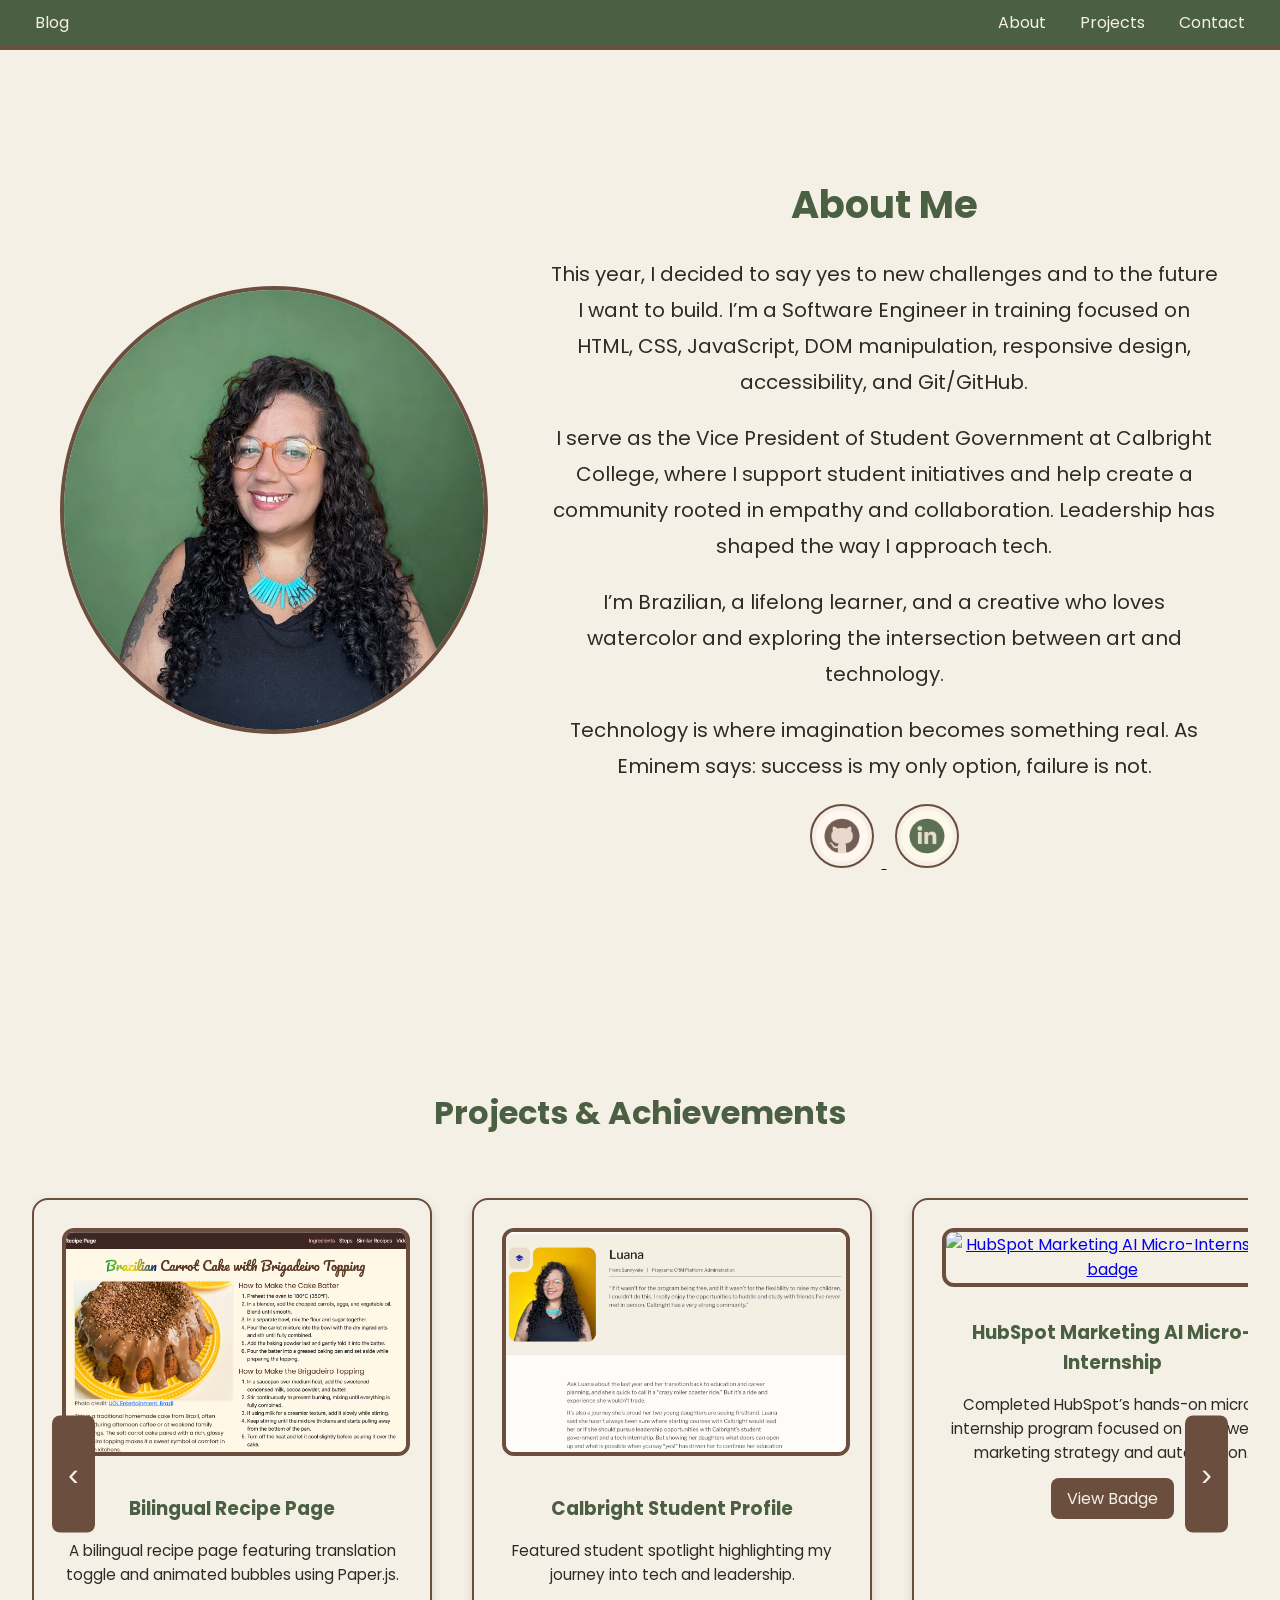
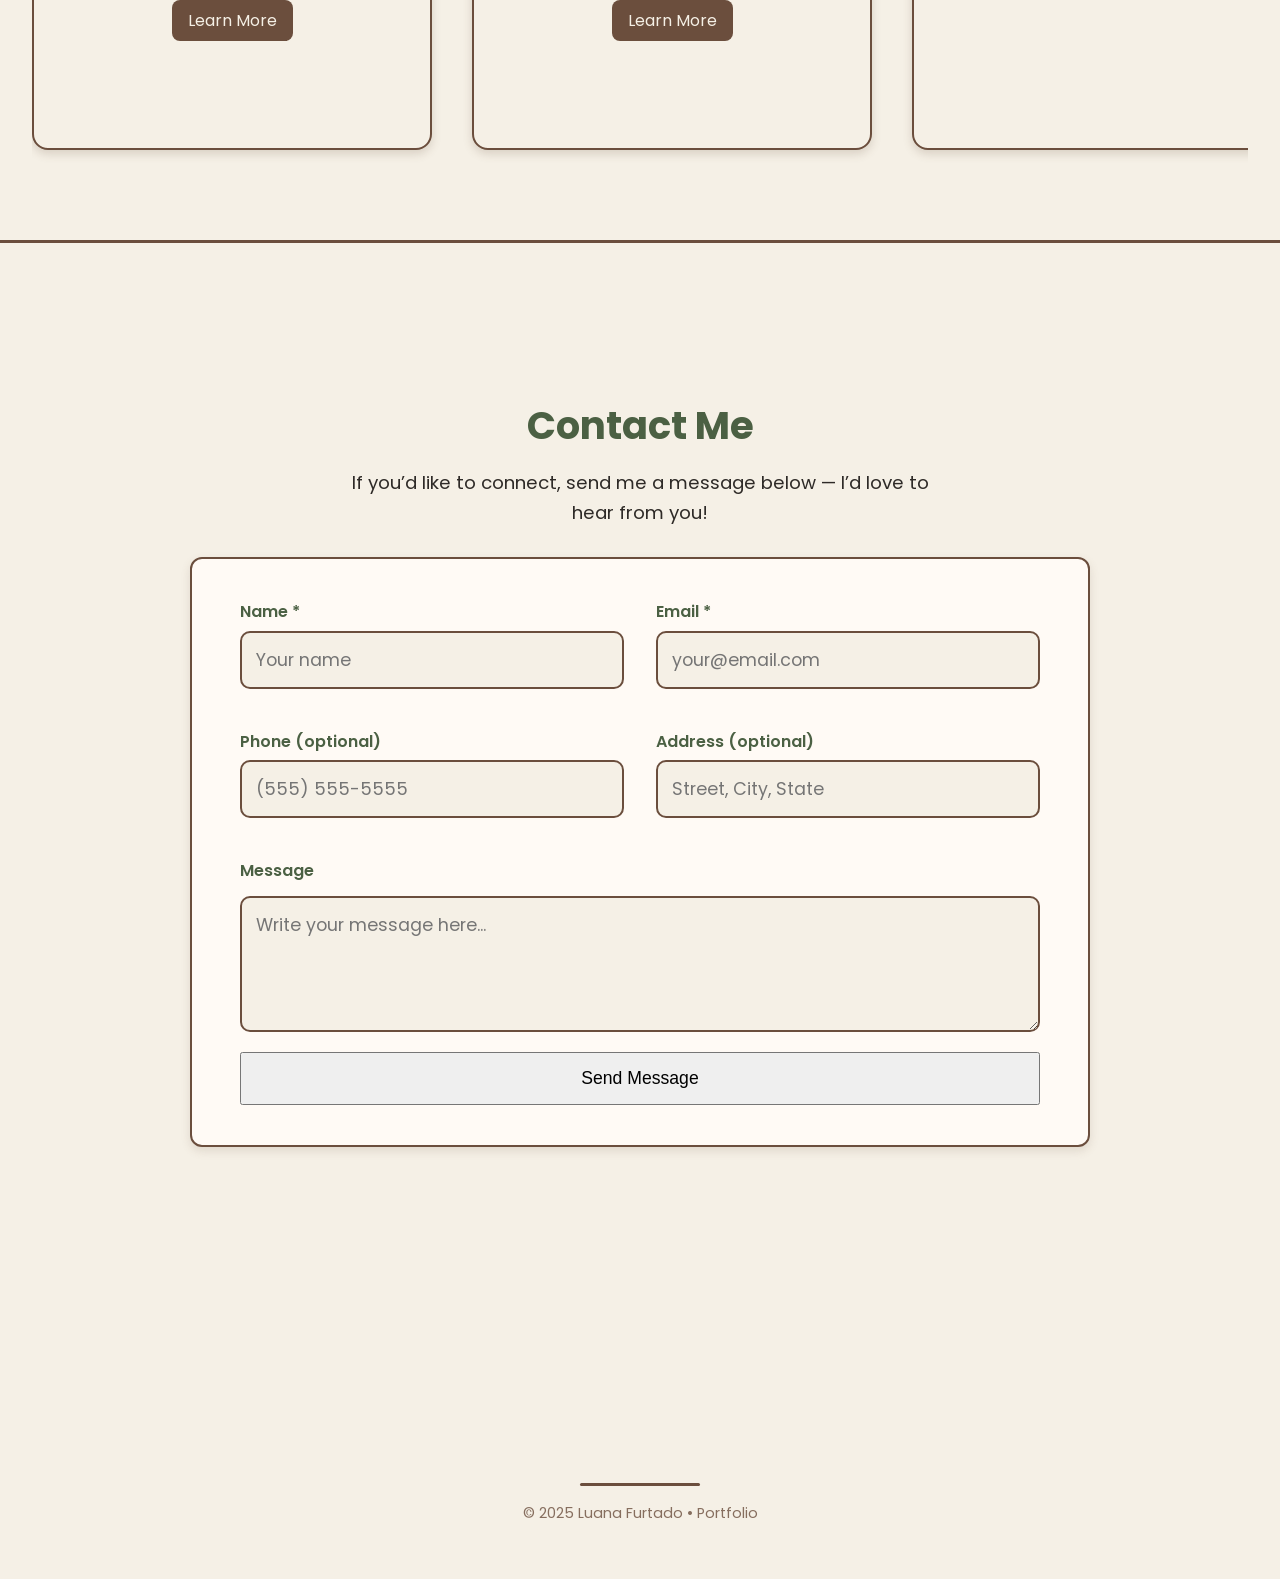
==== commit 874c30fd: "I deleted the doctype by mistake at some point, fixed" ====
--- a/portfolio-project/index.html
+++ b/portfolio-project/index.html
@@ -1,3 +1,5 @@
+<!DOCTYPE html>
+<html lang="en">
 <head>
   <meta charset="UTF-8" />
   <meta name="viewport" content="width=device-width, initial-scale=1.0" />
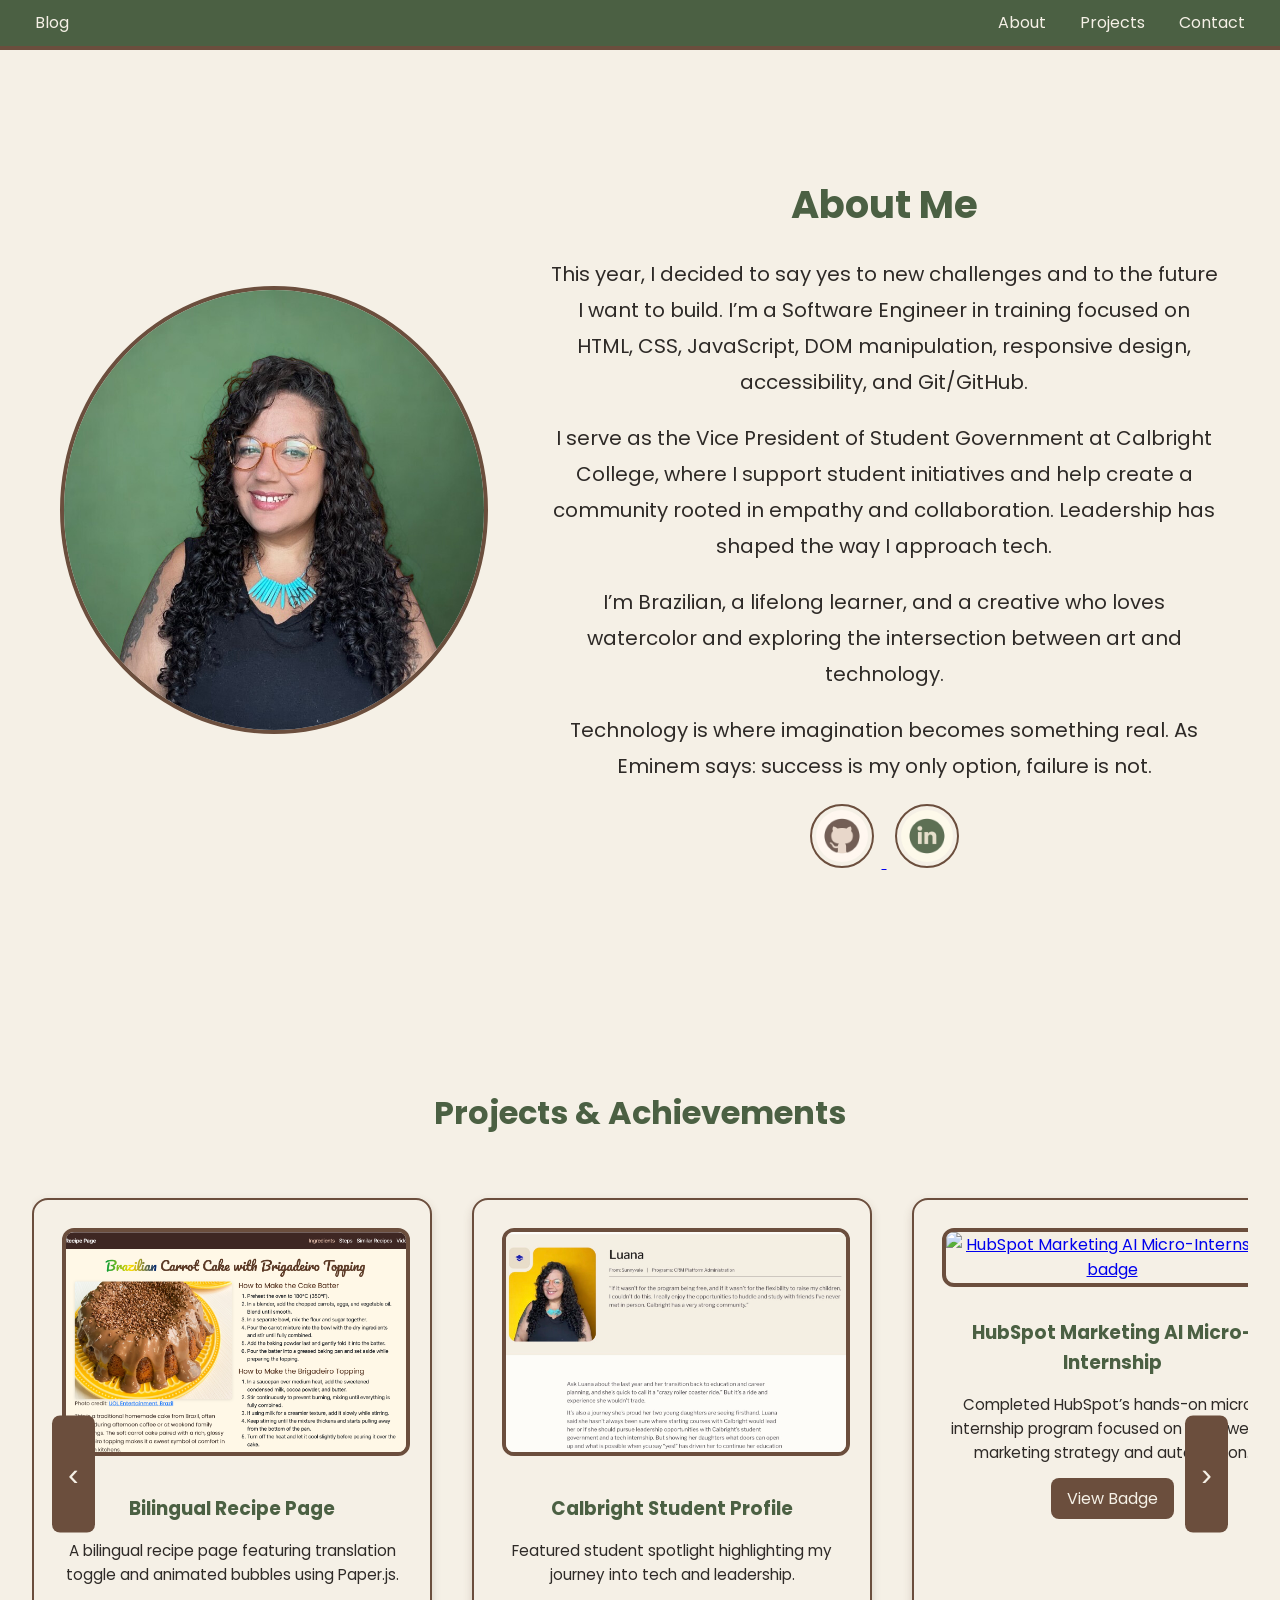
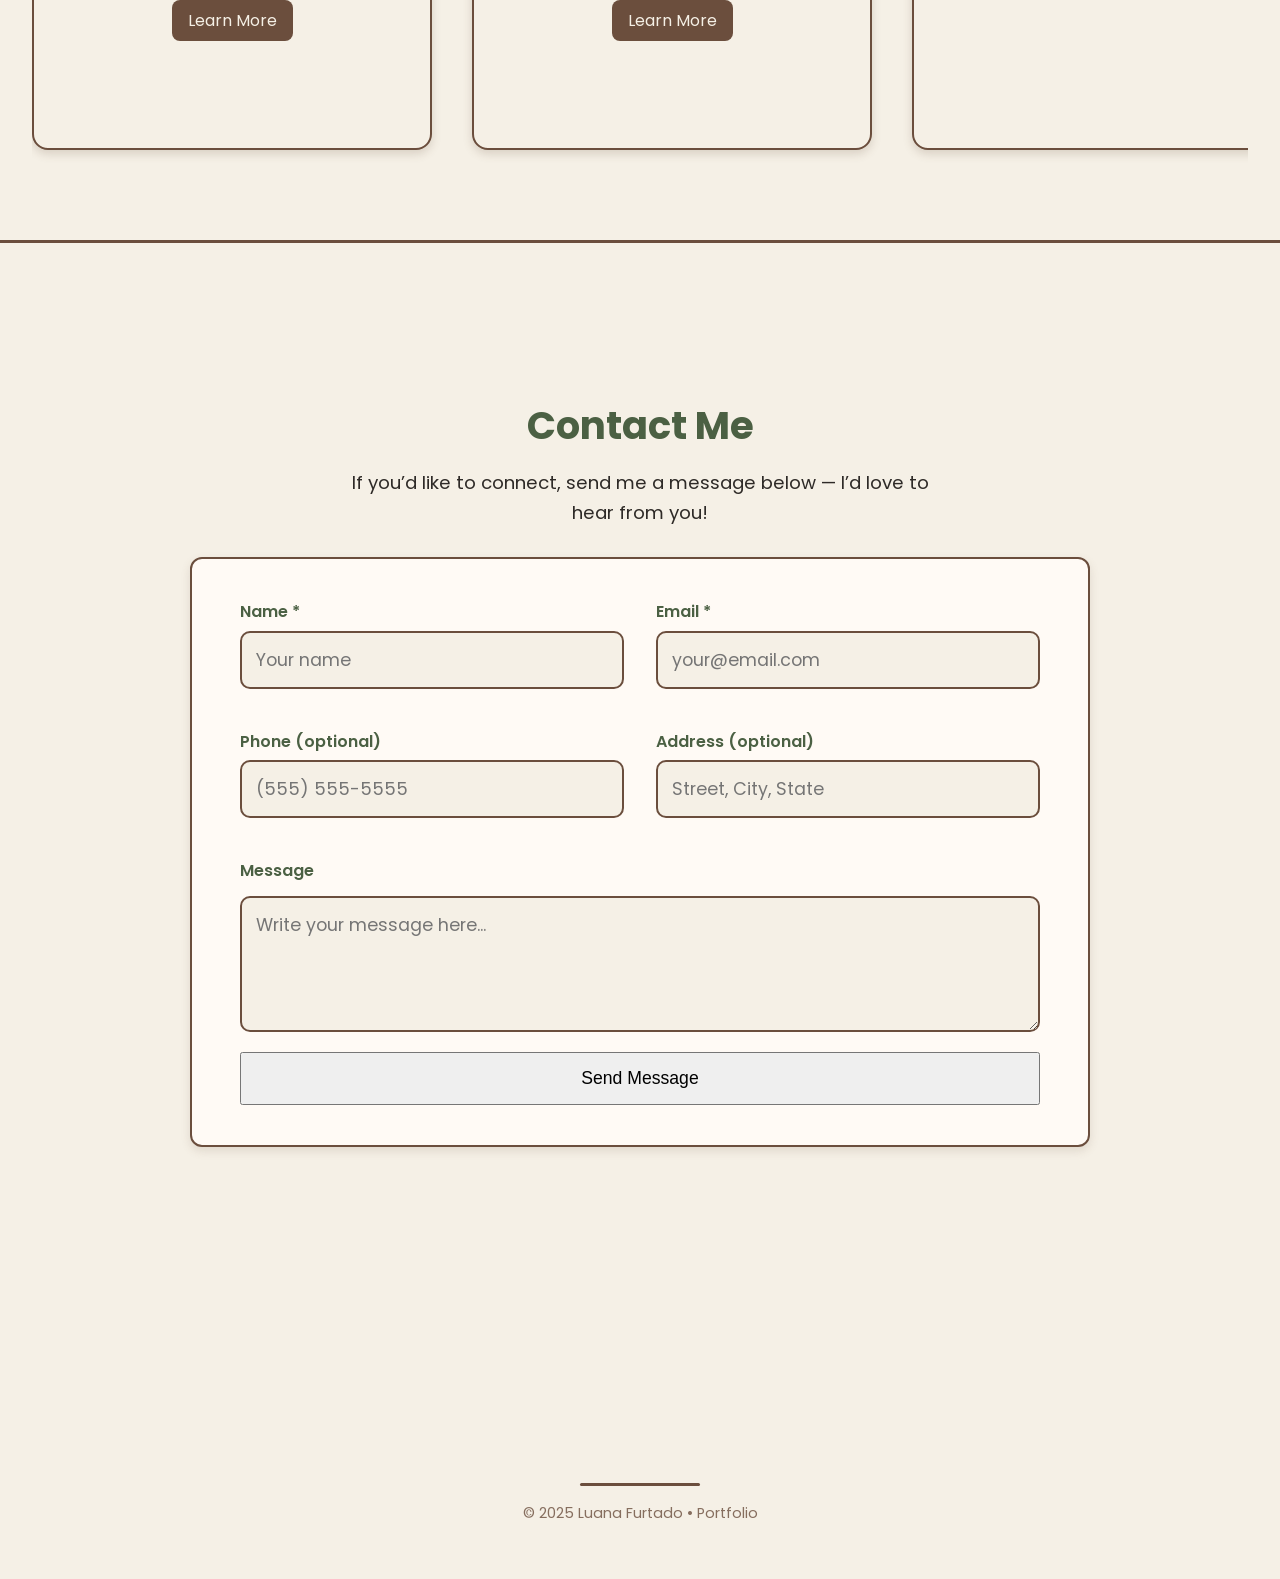
==== commit be90e3a7: "I am following a tutorial to animate my project carroussel, first step was add data animated" ====
--- a/portfolio-project/index.html
+++ b/portfolio-project/index.html
@@ -119,7 +119,7 @@
       <!-- BUTTON -->
       <button class="carousel-btn left" aria-label="Scroll projects left">‹</button>
 
-      <ul class="projects-carousel">
+      <ul class="projects-carousel" data-animated="true">
 
         <!-- PROJECT 1 -->
         <li class="project-card">
